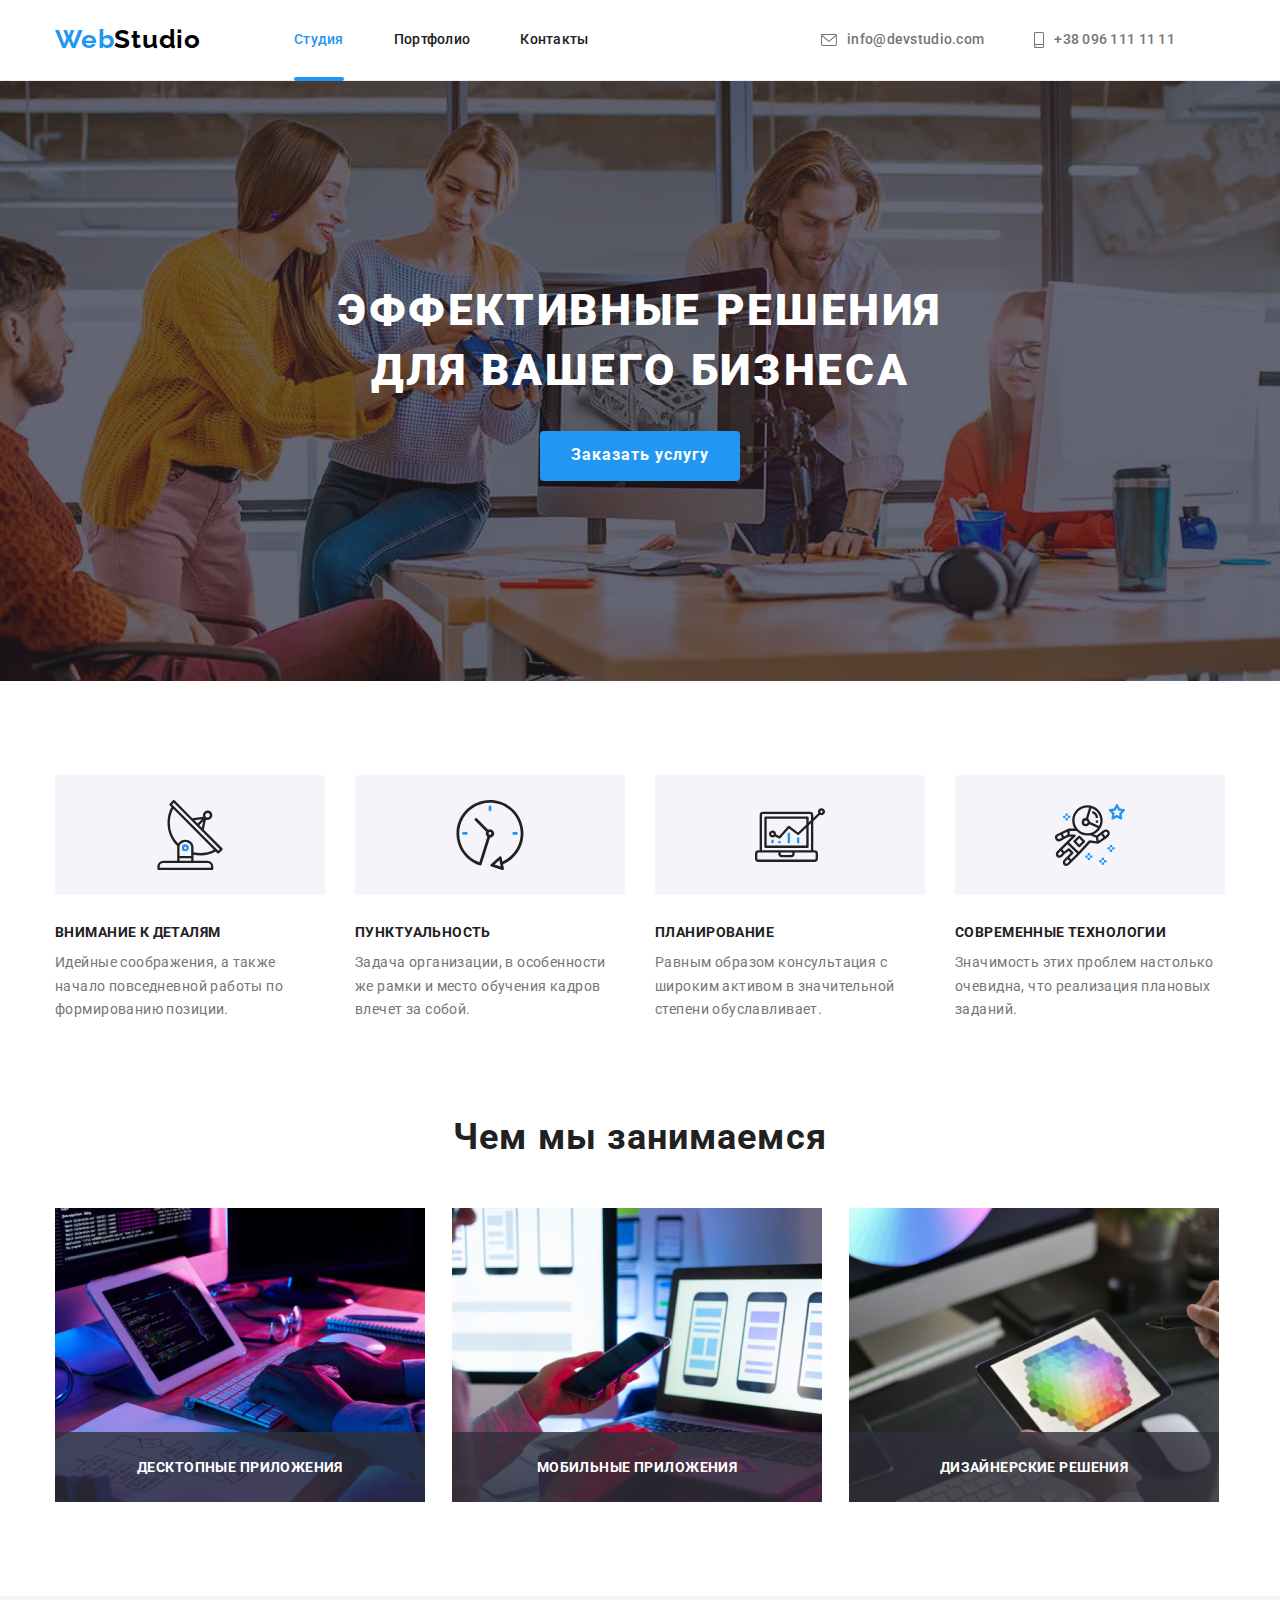
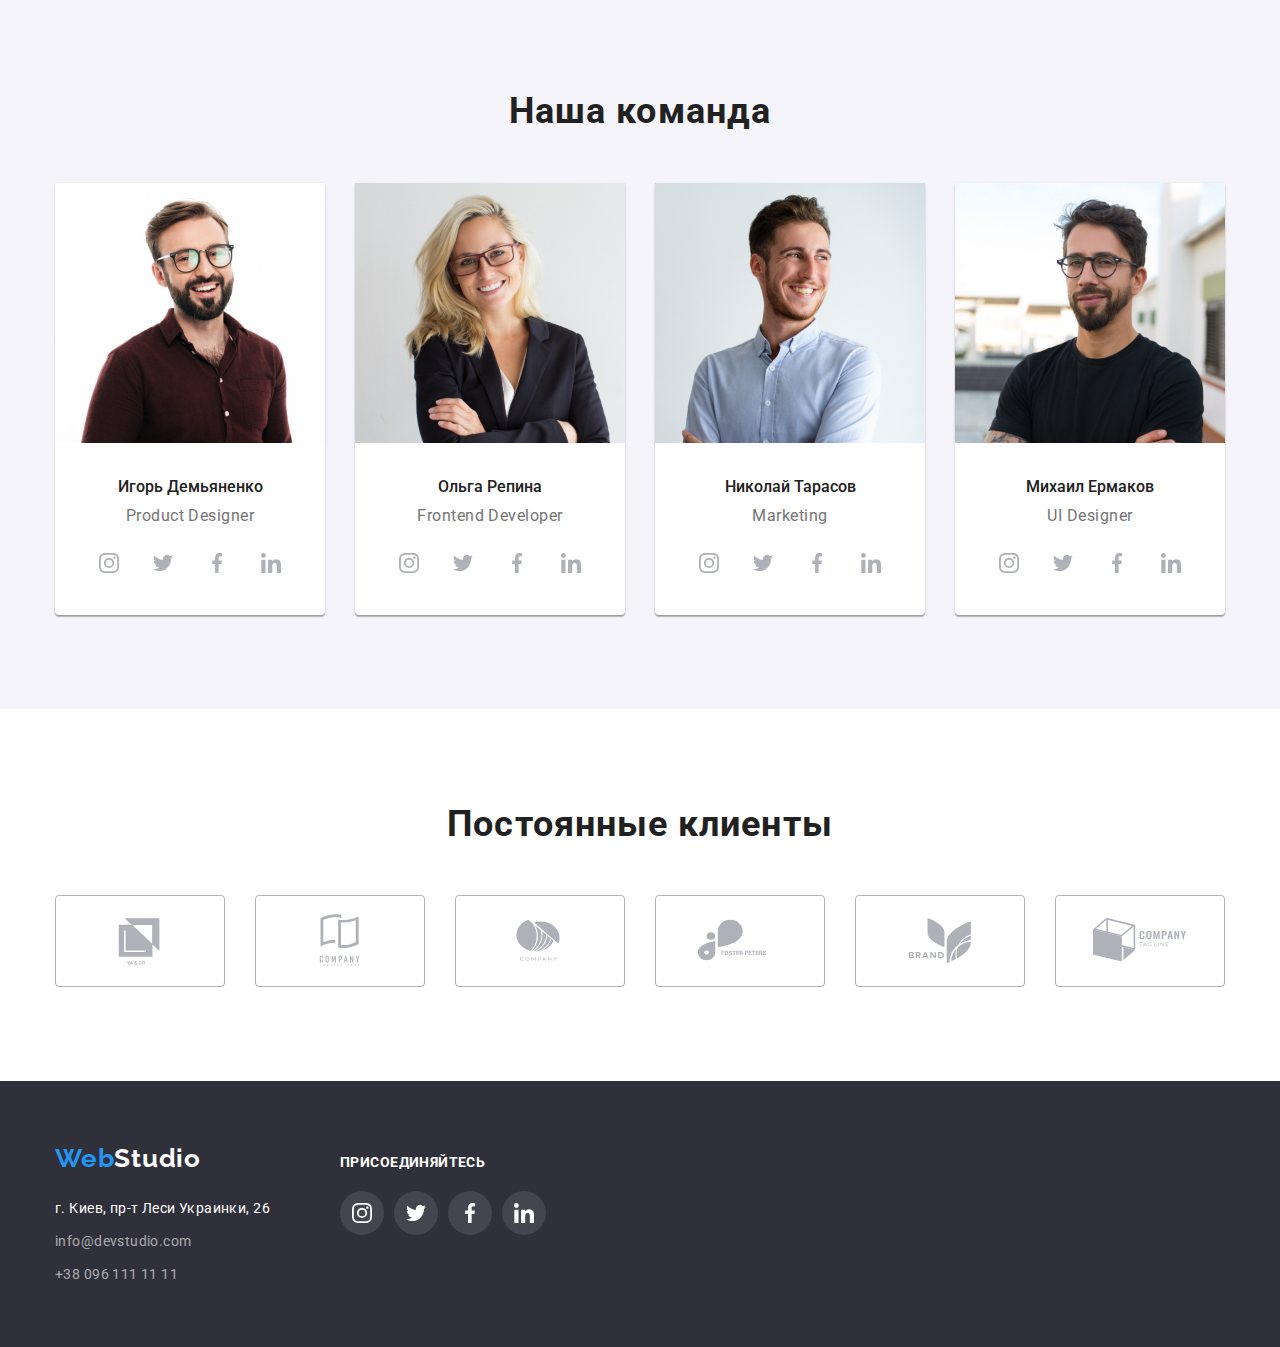
==== index.html @ 783cb9ba "Initial commit" ====
<!DOCTYPE html>
<html lang="ru">
  <head>
    <meta charset="UTF-8" />
    <meta http-equiv="X-UA-Compatible" content="IE=edge" />
    <meta name="viewport" content="width=device-width, initial-scale=1.0" />
    <title>Студия</title>
    <link rel="preconnect" href="https://fonts.googleapis.com" />
    <link rel="preconnect" href="https://fonts.gstatic.com" crossorigin />
    <link
      href="https://fonts.googleapis.com/css2?family=Raleway:wght@700&family=Roboto:wght@400;500;700;900&display=swap"
      rel="stylesheet"
    />
    <link
      rel="stylesheet"
      href="https://cdn.jsdelivr.net/npm/modern-normalize@1.1.0/modern-normalize.min.css"
    />
    <link rel="stylesheet" href="./css/styles.css" />
  </head>
  <body>
    <header class="header">
      <div class="container header-container">
        <a class="header-logo" href="./index.html"><span class="logo-first">Web</span>Studio</a>
        <nav>
          <ul class="nav-list">
            <li class="site-page-link">
              <a class="site-page current" href="./index.html">Студия</a>
            </li>
            <li class="site-page-link">
              <a class="site-page" href="./portfolio.html">Портфолио</a>
            </li>
            <li class="site-page-link"><a class="site-page" href="">Контакты</a></li>
          </ul>
        </nav>
        <ul class="contactlink-list">
          <li class="contactlink">
            <a class="header-contactlink" href="mailto:info@devstudio.com"
              ><svg class="contactlink-icon" width="16" height="12">
                <use href="./images/icons.svg#envelope"></use></svg
              >info@devstudio.com</a
            >
          </li>
          <li class="contactlink">
            <a class="header-contactlink" href="tel:+380961111111"
              ><svg class="contactlink-icon" width="10" height="16">
                <use href="./images/icons.svg#smartphone"></use></svg
              >+38 096 111 11 11</a
            >
          </li>
        </ul>
      </div>
    </header>

    <main>
      <!-- Секция Герой -->
      <section class="hero">
        <div class="container">
          <h1 class="hero-title">Эффективные решения<br />для вашего бизнеса</h1>
          <button class="hero-button" type="button" data-modal-open>Заказать услугу</button>
        </div>
      </section>

      <!-- Секция Особенности -->
      <section class="section">
        <div class="container">
          <h2 class="visually-hidden">Особенности</h2>
          <ul class="features-list">
            <li class="features-item">
              <div class="features-icon">
                <svg width="70" height="70">
                  <use href="./images/icons.svg#antenna"></use>
                </svg>
              </div>
              <h3 class="features-title">Внимание к деталям</h3>
              <p class="features-text">
                Идейные соображения, а также начало повседневной работы по формированию позиции.
              </p>
            </li>
            <li class="features-item">
              <div class="features-icon">
                <svg width="70" height="70">
                  <use href="./images/icons.svg#clock"></use>
                </svg>
              </div>
              <h3 class="features-title">Пунктуальность</h3>
              <p class="features-text">
                Задача организации, в особенности же рамки и место обучения кадров влечет за собой.
              </p>
            </li>
            <li class="features-item">
              <div class="features-icon">
                <svg width="70" height="70">
                  <use href="./images/icons.svg#diagram"></use>
                </svg>
              </div>
              <h3 class="features-title">Планирование</h3>
              <p class="features-text">
                Равным образом консультация с широким активом в значительной степени обуславливает.
              </p>
            </li>
            <li class="features-item">
              <div class="features-icon">
                <svg width="70" height="70">
                  <use href="./images/icons.svg#astronaut"></use>
                </svg>
              </div>
              <h3 class="features-title">Современные технологии</h3>
              <p class="features-text">
                Значимость этих проблем настолько очевидна, что реализация плановых заданий.
              </p>
            </li>
          </ul>
        </div>
      </section>

      <!-- Секция Специализация -->
      <section class="section specialization">
        <div class="container">
          <h2 class="activity-title">Чем мы занимаемся</h2>
          <ul class="activity-list">
            <li class="activity-item">
              <img
                class="activity-foto"
                src="./images/activity1.jpg"
                alt="фото процесса программирования"
                width="370"
                height="294"
              />
              <h3 class="activity-name">Десктопные приложения</h3>
            </li>
            <li class="activity-item">
              <img
                class="activity-foto"
                src="./images/activity2.jpg"
                alt="фото процесса выбора дизайна мобильного приложения"
                width="370"
                height="294"
              />
              <h3 class="activity-name">Мобильные приложения</h3>
            </li>
            <li class="activity-item">
              <img
                class="activity-foto"
                src="./images/activity3.jpg"
                alt="фото процесса подбора цветового оформления"
                width="370"
                height="294"
              />
              <h3 class="activity-name">Дизайнерские решения</h3>
            </li>
          </ul>
        </div>
      </section>

      <!-- Секция Команда -->
      <section class="section team-section">
        <div class="container">
          <h2 class="team-title">Наша команда</h2>
          <ul class="team-list">
            <li class="team-card">
              <img
                src="./images/product_designer.jpg"
                alt="фото Игоря Демьяненко"
                width="270"
                height="260"
              />
              <div class="team-member">
                <h3 class="team-name">Игорь Демьяненко</h3>
                <p class="team-position" lang="en">Product Designer</p>
                <ul class="socials-list">
                  <li class="social-item">
                    <a class="social-link" href="">
                      <svg class="social-icon" width="20" height="20">
                        <use href="./images/icons.svg#instagram"></use></svg
                    ></a>
                  </li>
                  <li class="social-item">
                    <a class="social-link" href="">
                      <svg class="social-icon" width="20" height="20">
                        <use href="./images/icons.svg#twitter"></use></svg
                    ></a>
                  </li>
                  <li class="social-item">
                    <a class="social-link" href="">
                      <svg class="social-icon" width="20" height="20">
                        <use href="./images/icons.svg#facebook"></use></svg
                    ></a>
                  </li>
                  <li class="social-item">
                    <a class="social-link" href="">
                      <svg class="social-icon" width="20" height="20">
                        <use href="./images/icons.svg#linkedin"></use></svg
                    ></a>
                  </li>
                </ul>
              </div>
            </li>
            <li class="team-card">
              <img src="./images/developer.jpg" alt="фото Ольги Репиной" width="270" height="260" />
              <div class="team-member">
                <h3 class="team-name">Ольга Репина</h3>
                <p class="team-position" lang="en">Frontend Developer</p>
                <ul class="socials-list">
                  <li class="social-item">
                    <a class="social-link" href="">
                      <svg class="social-icon" width="20" height="20">
                        <use href="./images/icons.svg#instagram"></use></svg
                    ></a>
                  </li>
                  <li class="social-item">
                    <a class="social-link" href="">
                      <svg class="social-icon" width="20" height="20">
                        <use href="./images/icons.svg#twitter"></use></svg
                    ></a>
                  </li>
                  <li class="social-item">
                    <a class="social-link" href="">
                      <svg class="social-icon" width="20" height="20">
                        <use href="./images/icons.svg#facebook"></use></svg
                    ></a>
                  </li>
                  <li class="social-item">
                    <a class="social-link" href="">
                      <svg class="social-icon" width="20" height="20">
                        <use href="./images/icons.svg#linkedin"></use></svg
                    ></a>
                  </li>
                </ul>
              </div>
            </li>
            <li class="team-card">
              <img
                src="./images/marketing.jpg"
                alt="фото Николая Тарасова"
                width="270"
                height="260"
              />
              <div class="team-member">
                <h3 class="team-name">Николай Тарасов</h3>
                <p class="team-position" lang="en">Marketing</p>
                <ul class="socials-list">
                  <li class="social-item">
                    <a class="social-link" href="">
                      <svg class="social-icon" width="20" height="20">
                        <use href="./images/icons.svg#instagram"></use></svg
                    ></a>
                  </li>
                  <li class="social-item">
                    <a class="social-link" href="">
                      <svg class="social-icon" width="20" height="20">
                        <use href="./images/icons.svg#twitter"></use></svg
                    ></a>
                  </li>
                  <li class="social-item">
                    <a class="social-link" href="">
                      <svg class="social-icon" width="20" height="20">
                        <use href="./images/icons.svg#facebook"></use></svg
                    ></a>
                  </li>
                  <li class="social-item">
                    <a class="social-link" href="">
                      <svg class="social-icon" width="20" height="20">
                        <use href="./images/icons.svg#linkedin"></use></svg
                    ></a>
                  </li>
                </ul>
              </div>
            </li>
            <li class="team-card">
              <img
                src="./images/ui_designer.jpg"
                alt="фото Михаила Ермакова"
                width="270"
                height="260"
              />
              <div class="team-member">
                <h3 class="team-name">Михаил Ермаков</h3>
                <p class="team-position" lang="en">UI Designer</p>
                <ul class="socials-list">
                  <li class="social-item">
                    <a class="social-link" href="">
                      <svg class="social-icon" width="20" height="20">
                        <use href="./images/icons.svg#instagram"></use></svg
                    ></a>
                  </li>
                  <li class="social-item">
                    <a class="social-link" href="">
                      <svg class="social-icon" width="20" height="20">
                        <use href="./images/icons.svg#twitter"></use></svg
                    ></a>
                  </li>
                  <li class="social-item">
                    <a class="social-link" href="">
                      <svg class="social-icon" width="20" height="20">
                        <use href="./images/icons.svg#facebook"></use></svg
                    ></a>
                  </li>
                  <li class="social-item">
                    <a class="social-link" href="">
                      <svg class="social-icon" width="20" height="20">
                        <use href="./images/icons.svg#linkedin"></use></svg
                    ></a>
                  </li>
                </ul>
              </div>
            </li>
          </ul>
        </div>
      </section>

      <!-- Секция Постоянные клиенты -->
      <section class="section">
        <div class="container">
          <h2 class="clients-title">Постоянные клиенты</h2>
          <ul class="clients-list">
            <li class="client-item">
              <a class="client-logo" href=""
                ><svg class="client-icon" width="106" height="60">
                  <use href="./images/icons.svg#logo-1"></use>
                </svg>
              </a>
            </li>
            <li class="client-item">
              <a class="client-logo" href=""
                ><svg class="client-icon" width="106" height="60">
                  <use href="./images/icons.svg#logo-2"></use>
                </svg>
              </a>
            </li>
            <li class="client-item">
              <a class="client-logo" href=""
                ><svg class="client-icon" width="106" height="60">
                  <use href="./images/icons.svg#logo-3"></use>
                </svg>
              </a>
            </li>
            <li class="client-item">
              <a class="client-logo" href=""
                ><svg class="client-icon" width="106" height="60">
                  <use href="./images/icons.svg#logo-4"></use>
                </svg>
              </a>
            </li>
            <li class="client-item">
              <a class="client-logo" href=""
                ><svg class="client-icon" width="106" height="60">
                  <use href="./images/icons.svg#logo-5"></use>
                </svg>
              </a>
            </li>
            <li class="client-item">
              <a class="client-logo" href=""
                ><svg class="client-icon" width="106" height="60">
                  <use href="./images/icons.svg#logo-6"></use>
                </svg>
              </a>
            </li>
          </ul>
        </div>
      </section>
    </main>

    <!-- Секция Футер -->
    <footer class="footer">
      <div class="container">
        <div class="footer-container">
          <div>
            <a class="footer-logo" href="./index.html"><span class="logo-first">Web</span>Studio</a>
            <address>
              <ul>
                <li class="adress-link">
                  <a
                    class="adress"
                    target="_blank"
                    rel="noreferrer noopener"
                    href="https://google.com/maps"
                    >г. Киев, пр-т Леси Украинки, 26</a
                  >
                </li>
                <li class="adress-link">
                  <a class="footer-contactlink" href="mailto:info@devstudio.com"
                    >info@devstudio.com</a
                  >
                </li>
                <li class="adress-link">
                  <a class="footer-contactlink" href="tel:+380961111111">+38 096 111 11 11</a>
                </li>
              </ul>
            </address>
          </div>
          <div class="footer-socials-section">
            <h3 class="footer-socials">присоединяйтесь</h3>
            <ul class="socials-list">
              <li class="social-item">
                <a class="social-link footer-social-link" href="">
                  <svg class="social-icon footer-social-icon" width="20" height="20">
                    <use href="./images/icons.svg#instagram"></use></svg
                ></a>
              </li>
              <li class="social-item">
                <a class="social-link footer-social-link" href="">
                  <svg class="social-icon footer-social-icon" width="20" height="20">
                    <use href="./images/icons.svg#twitter"></use></svg
                ></a>
              </li>
              <li class="social-item">
                <a class="social-link footer-social-link" href="">
                  <svg class="social-icon footer-social-icon" width="20" height="20">
                    <use href="./images/icons.svg#facebook"></use></svg
                ></a>
              </li>
              <li class="social-item">
                <a class="social-link footer-social-link" href="">
                  <svg class="social-icon footer-social-icon" width="20" height="20">
                    <use href="./images/icons.svg#linkedin"></use></svg
                ></a>
              </li>
            </ul>
          </div>
        </div>
      </div>
    </footer>

    <!-- Модальное окно -->
  </body>
  <div class="backdrop is-hidden" data-modal>
    <div class="modal-form">
      <button class="modal-button" type="button" data-modal-close>
        <svg class="modal-cross" width="11" height="11">
          <use href="./images/icons.svg#cross"></use>
        </svg>
      </button>
    </div>
  </div> 
  <script src="./js/modal.js"></script>
  </body>
</html>
---- css/styles.css ----
:root {
  --section-color: #2f303a;
  --title-color: #212121;
  --text-color: #757575;
  --active-color: #2196f3;
  --light-color: #ffffff;
  --trans: 250ms cubic-bezier(0.4, 0, 0.2, 1);
}

body {
  color: var(--title-color);
  font-family: Roboto, sans-serif;
}
h1,
h2,
h3,
p,
ul {
  margin-top: 0;
  margin-bottom: 0;
}
ul {
  list-style: none;
  padding: 0;
}
.container {
  width: 1200px;
  padding-left: 15px;
  padding-right: 15px;
  margin-left: auto;
  margin-right: auto;
}
.section {
  padding-top: 94px;
  padding-bottom: 94px;
}

/* Хедер */
.header {
  border-bottom: 1px solid #ececec;
}
.header-container {
  display: flex;
  align-items: center;
}
.header-logo {
  margin-right: 93px;
  color: #000000;
  font-family: Raleway;
  text-decoration: none;
  font-weight: 700;
  font-size: 26px;
  letter-spacing: 1.19;
  letter-spacing: 0.03em;
}
.logo-first {
  color: var(--active-color);
}
.nav-list {
  display: flex;
  margin: 0;
}
.site-page-link {
  margin-right: 50px;
}
.site-page-link:last-child {
  margin-right: 0;
}
.site-page {
  display: block;
  padding-top: 32px;
  padding-bottom: 32px;
  color: var(--title-color);
  text-decoration: none;
  font-weight: 500;
  font-size: 14px;
  line-height: 1.14;
  letter-spacing: 0.02em;
  transition: color var(--trans);
}
.site-page:hover,
.site-page:focus {
  color: var(--active-color);
}
.site-page.current {
  color: var(--active-color);
  position: relative;
}
.site-page.current::after {
  content: '';
  position: absolute;
  bottom: -1px;
  left: 0;
  width: 100%;
  height: 4px;
  border-radius: 2px;
  background-color: var(--active-color);
}
.contactlink-list {
  display: flex;
  margin-left: auto;
}
.contactlink {
  margin-right: 50px;
}
.header-contactlink {
  display: flex;
  align-items: center;
  color: var(--text-color);
  fill: var(--text-color);
  text-decoration: none;
  font-weight: 500;
  font-size: 14px;
  line-height: 1.14;
  letter-spacing: 0.02em;
  transition: color var(--trans), fill var(--trans);
}
.header-contactlink:hover,
.header-contactlink:focus {
  color: var(--active-color);
  fill: var(--active-color);
}
.header-contactlink:last-child {
  margin-right: 0px;
}
.contactlink-icon {
  margin-right: 10px;
}

/* Герой */
.hero {
  max-width: 1600px;
  margin-left: auto;
  margin-right: auto;
  padding-top: 200px;
  padding-bottom: 200px;
  background-image: linear-gradient(to right, rgba(47, 48, 58, 0.4), rgba(47, 48, 58, 0.4)),
    url('../images/hero.jpg');
  background-position: center;
  background-size: cover;
  background-repeat: no-repeat;
}
.hero-title {
  color: var(--light-color);
  text-transform: uppercase;
  text-align: center;
  font-weight: 900;
  font-size: 44px;
  line-height: 1.36;
  letter-spacing: 0.06em;
}
.hero-button {
  display: block;
  margin-right: auto;
  margin-left: auto;
  margin-top: 30px;
  width: 200px;
  height: 50px;
  border-radius: 4px;
  border-color: transparent;

  background-color: var(--active-color);
  color: var(--light-color);
  font-family: inherit;
  font-weight: 700;
  font-size: 16px;
  letter-spacing: 0.06em;
  cursor: pointer;
  transition: background-color var(--trans);
}
.hero-button:hover,
.hero-button:focus {
  background-color: #188ce8;
}

/* Особенности */
.visually-hidden {
  position: absolute;
  white-space: nowrap;
  width: 1px;
  height: 1px;
  overflow: hidden;
  border: 0;
  padding: 0;
  clip: rect(0 0 0 0);
  clip-path: inset(50%);
  margin: -1px;
}
.features-list {
  display: flex;
}
.features-item {
  display: block;
  margin-right: 30px;
}
.features-item:last-child {
  margin-right: 0;
}
.features-icon {
  display: flex;
  justify-content: center;
  align-items: center;
  width: 270px;
  height: 120px;
  background-color: #f5f4fa;
  border-radius: 4px;
}
.features-title {
  margin-top: 30px;
  margin-bottom: 10px;
  text-transform: uppercase;
  font-weight: 700;
  font-size: 14px;
  line-height: 1.14;
  letter-spacing: 0.03em;
}
.features-text {
  color: var(--text-color);
  font-size: 14px;
  line-height: 1.71;
  letter-spacing: 0.03em;
}

/* Специализация и Команда*/
.specialization {
  padding-top: 0;
}
.activity-title,
.team-title,
.clients-title {
  text-align: center;
  font-weight: 700;
  font-size: 36px;
  line-height: 1.17;
  letter-spacing: 0.03em;
}
.activity-title {
  margin-bottom: 50px;
}
.activity-list {
  display: flex;
}
.activity-item {
  position: relative;
}
.activity-item:not(:last-child) {
  margin-right: 27px;
}
.activity-foto {
  display: block;
  max-width: 100%;
  height: auto;
}
.activity-name {
  position: absolute;
  bottom: 0;
  right: 0;
  display: flex;
  justify-content: center;
  align-items: center;
  width: 370px;
  height: 70px;
  background-color: rgba(47, 48, 58, 0.8);
  font-weight: 700;
  font-size: 14px;
  line-height: 1, 14;
  letter-spacing: 0.03em;
  text-transform: uppercase;
  color: #ffffff;
}

.team-section {
  background-color: #f5f4fa;
}
.team-title {
  margin-bottom: 50px;
}
.team-list {
  display: flex;
  margin: 0;
}
.team-card {
  width: calc((100% - 90px) / 4);
  margin-right: 30px;
  background-color: #ffffff;
  box-shadow: 0px 1px 3px rgba(0, 0, 0, 0.12), 0px 1px 1px rgba(0, 0, 0, 0.14),
    0px 2px 1px rgba(0, 0, 0, 0.2);
  border-radius: 0px 0px 4px 4px;
}
.team-card:last-child {
  margin-right: 0;
}
.team-member {
  padding-top: 30px;
  padding-bottom: 30px;
  text-align: center;
}
.team-name {
  margin-bottom: 10px;
  font-weight: 500;
  font-size: 16px;
  line-height: 1.19;
  letter-spacing: 0.03e;
}
.team-position {
  margin-bottom: 16px;
  color: var(--text-color);
  font-size: 16px;
  line-height: 1.19;
  letter-spacing: 0.03em;
}
.socials-list {
  display: flex;
  align-items: center;
  justify-content: center;
}
.social-item:not(:last-child) {
  margin-right: 10px;
}
.social-link {
  display: flex;
  justify-content: center;
  align-items: center;
  width: 44px;
  height: 44px;
  background-color: #ffffff;
  border-radius: 50%;
  transition: background-color var(--trans);
}
.social-link:hover,
.social-link:focus {
  background-color: var(--active-color);
}
.social-icon {
  fill: #afb1b8;
  transition: fill var(--trans);
}
.social-link:hover .social-icon,
.social-link:focus .social-icon {
  fill: #ffffff;
}

/* Постоянные клиенты */
.clients-title {
  margin-bottom: 50px;
}
.clients-list {
  display: flex;
  align-items: center;
  justify-content: center;
}
.client-item:not(:last-child) {
  margin-right: 30px;
}
.client-logo {
  display: flex;
  justify-content: center;
  align-items: center;
  width: 170px;
  height: 92px;
  border: 1px solid #afb1b8;
  border-radius: 4px;
  transition: border-color var(--trans);
}
.client-logo:hover,
.client-logo:focus {
  border-color: var(--active-color);
}
.client-icon {
  fill: #afb1b8;
  transition: fill var(--trans);
}
.client-logo:hover .client-icon,
.client-logo:focus .client-icon {
  fill: var(--active-color);
}

/* Футер */
.footer {
  padding-top: 60px;
  padding-bottom: 60px;
  background-color: var(--section-color);
}
.footer-container {
  display: flex;
  align-items: baseline;
}
.footer-logo {
  display: block;
  margin-bottom: 20px;
  color: var(--light-color);
  font-family: Raleway;
  text-decoration: none;
  font-weight: bold;
  font-size: 26px;
  line-height: 1.38;
  letter-spacing: 0.03em;
}
.adress-link:not(:last-child) {
  margin-bottom: 9px;
}
.adress {
  color: var(--light-color);
  text-decoration: none;
  font-style: normal;
  font-size: 14px;
  line-height: 1.71;
  letter-spacing: 0.03em;
  transition: color var(--trans);
}
.footer-contactlink {
  display: block;
  color: rgba(255, 255, 255, 0.6);
  text-decoration: none;
  font-style: normal;
  font-size: 14px;
  line-height: 1.71;
  letter-spacing: 0.03em;
  transition: color var(--trans);
}
.adress:hover,
.adress:focus,
.footer-contactlink:hover,
.footer-contactlink:focus {
  color: var(--active-color);
}
.footer-socials-section {
  margin-left: 70px;
}
.footer-socials {
  margin-bottom: 20px;
  font-weight: 700;
  font-size: 14px;
  line-height: 1.14;
  letter-spacing: 0.03em;
  text-transform: uppercase;
  color: #ffffff;
}
.footer-social-link {
  background-color: rgba(255, 255, 255, 0.1);
}
.footer-social-icon {
  fill: #ffffff;
}

/* Портфолио */
.visually-hidden {
  position: absolute;
  white-space: nowrap;
  width: 1px;
  height: 1px;
  overflow: hidden;
  border: 0;
  padding: 0;
  clip: rect(0 0 0 0);
  clip-path: inset(50%);
  margin: -1px;
}
.filter-list {
  display: flex;
  justify-content: center;
  margin-bottom: 50px;
}
.filter-button {
  display: block;
  padding-top: 6px;
  padding-bottom: 6px;
  padding-left: 22px;
  padding-right: 22px;
  border-radius: 4px;
  border-color: transparent;

  background-color: #f5f4fa;
  color: var(--title-color);
  font-family: inherit;
  font-weight: 500;
  font-size: 16px;
  line-height: 1.62;
  letter-spacing: 0.03em;
  text-align: center;
  cursor: pointer;
  transition: background-color var(--trans), color var(--trans), box-shadow var(--trans);
}
.filter-item:not(:last-child) {
  margin-right: 8px;
}
.filter-button:hover,
.filter-button:focus {
  background-color: var(--active-color);
  color: var(--light-color);
  box-shadow: 0px 1px 2px rgba(0, 0, 0, 0.08), 0px 2px 2px rgba(0, 0, 0, 0.12);
}

.project-list {
  display: flex;
  flex-wrap: wrap;
}
.project-item {
  width: calc((100% - 60px) / 3);
  margin-right: 30px;
  margin-bottom: 30px;
}
.project-item:nth-child(3n) {
  margin-right: 0;
}
.project-item:nth-last-child(-n + 3) {
  margin-bottom: 0;
}
.project-card {
  display: block;
  text-decoration: none;
  transition: box-shadow var(--trans);
}
.project-thumb {
  position: relative;
  overflow: hidden;
}
.overlay {
  position: absolute;
  top: 0;
  left: 0;
  width: 100%;
  height: 100%;
  padding: 63px 24px;
  background-color: var(--active-color);
  transform: translatey(100%);
  transition: transform var(--trans);
}
.overlay-text {
  font-weight: 400;
  font-size: 18px;
  line-height: 1.56;
  letter-spacing: 0.03em;
  color: #ffffff;
}
.project-card:hover,
.project-card:focus {
  box-shadow: 0px 1px 1px rgba(0, 0, 0, 0.12), 0px 4px 4px rgba(0, 0, 0, 0.06),
    1px 4px 6px rgba(0, 0, 0, 0.16);
}
.project-card:hover .overlay,
.project-card:focus .overlay {
  transform: translatey(0);
}

.project-name {
  padding-top: 20px;
  padding-bottom: 20px;
  padding-right: 24px;
  padding-left: 24px;
  border-bottom: 1px solid #eeeeee;
  border-right: 1px solid #eeeeee;
  border-left: 1px solid #eeeeee;
}
.project-title {
  color: var(--title-color);
  margin-bottom: 4px;
  font-weight: 700;
  font-size: 18px;
  line-height: 2;
  letter-spacing: 0.06em;
}
.project-type {
  color: var(--text-color);
  font-size: 16px;
  line-height: 1.88;
  letter-spacing: 0.03em;
}

/* Модальное окно */
.backdrop {
  position: fixed;
  width: 100vw;
  height: 100vh;
  top: 0;
  left: 50%;
  transform: translateX(-50%);
  background-color: rgba(0, 0, 0, 0.2);
  visibility: visible;
  opacity: 1;
  pointer-events: initial;
  transition: opacity var(--trans), visibility var(--trans);
}
.backdrop.is-hidden {
  opacity: 0;
  visibility: hidden;
  pointer-events: none;
}
.modal-form {
  position: absolute;
  top: 50%;
  left: 50%;
  transform: translate(-50%, -50%);
  width: 528px;
  height: 581px;
  box-shadow: 0px 1px 3px rgba(0, 0, 0, 0.12), 0px 1px 1px rgba(0, 0, 0, 0.14),
    0px 2px 1px rgba(0, 0, 0, 0.2);
  border-radius: 4px;
  background-color: #ffffff;
  opacity: 1;
  scale: 1;
  transition: opacity var(--trans), scale var(--trans);
}
.backdrop.is-hidden .modal-form {
  opacity: 0;
  scale: 0;
}
.modal-button {
  position: absolute;
  top: 8px;
  right: 8px;
  display: flex;
  justify-content: center;
  align-items: center;
  width: 30px;
  height: 30px;
  background-color: #ffffff;
  border-radius: 50%;
  border: 1px solid rgba(0, 0, 0, 0.1);
  cursor: pointer;
}
.modal-cross {
  fill: #000000;
}
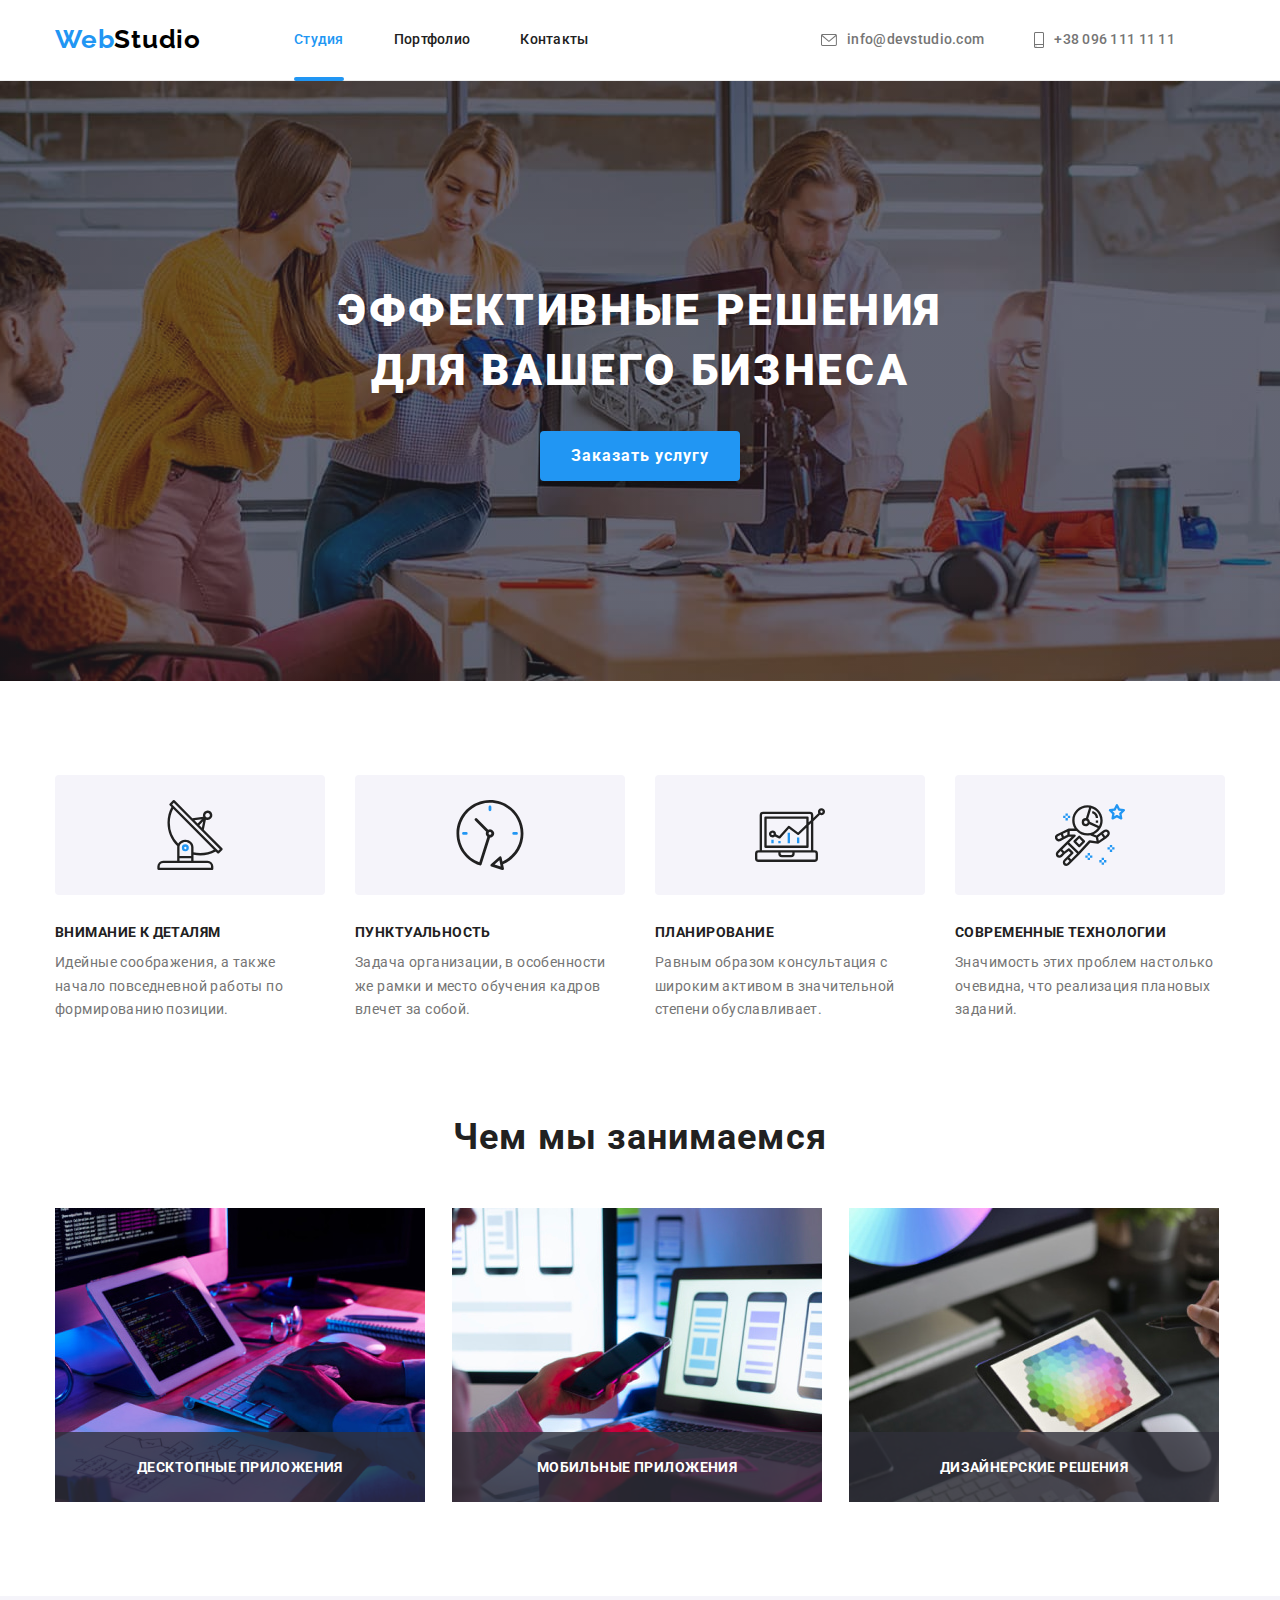
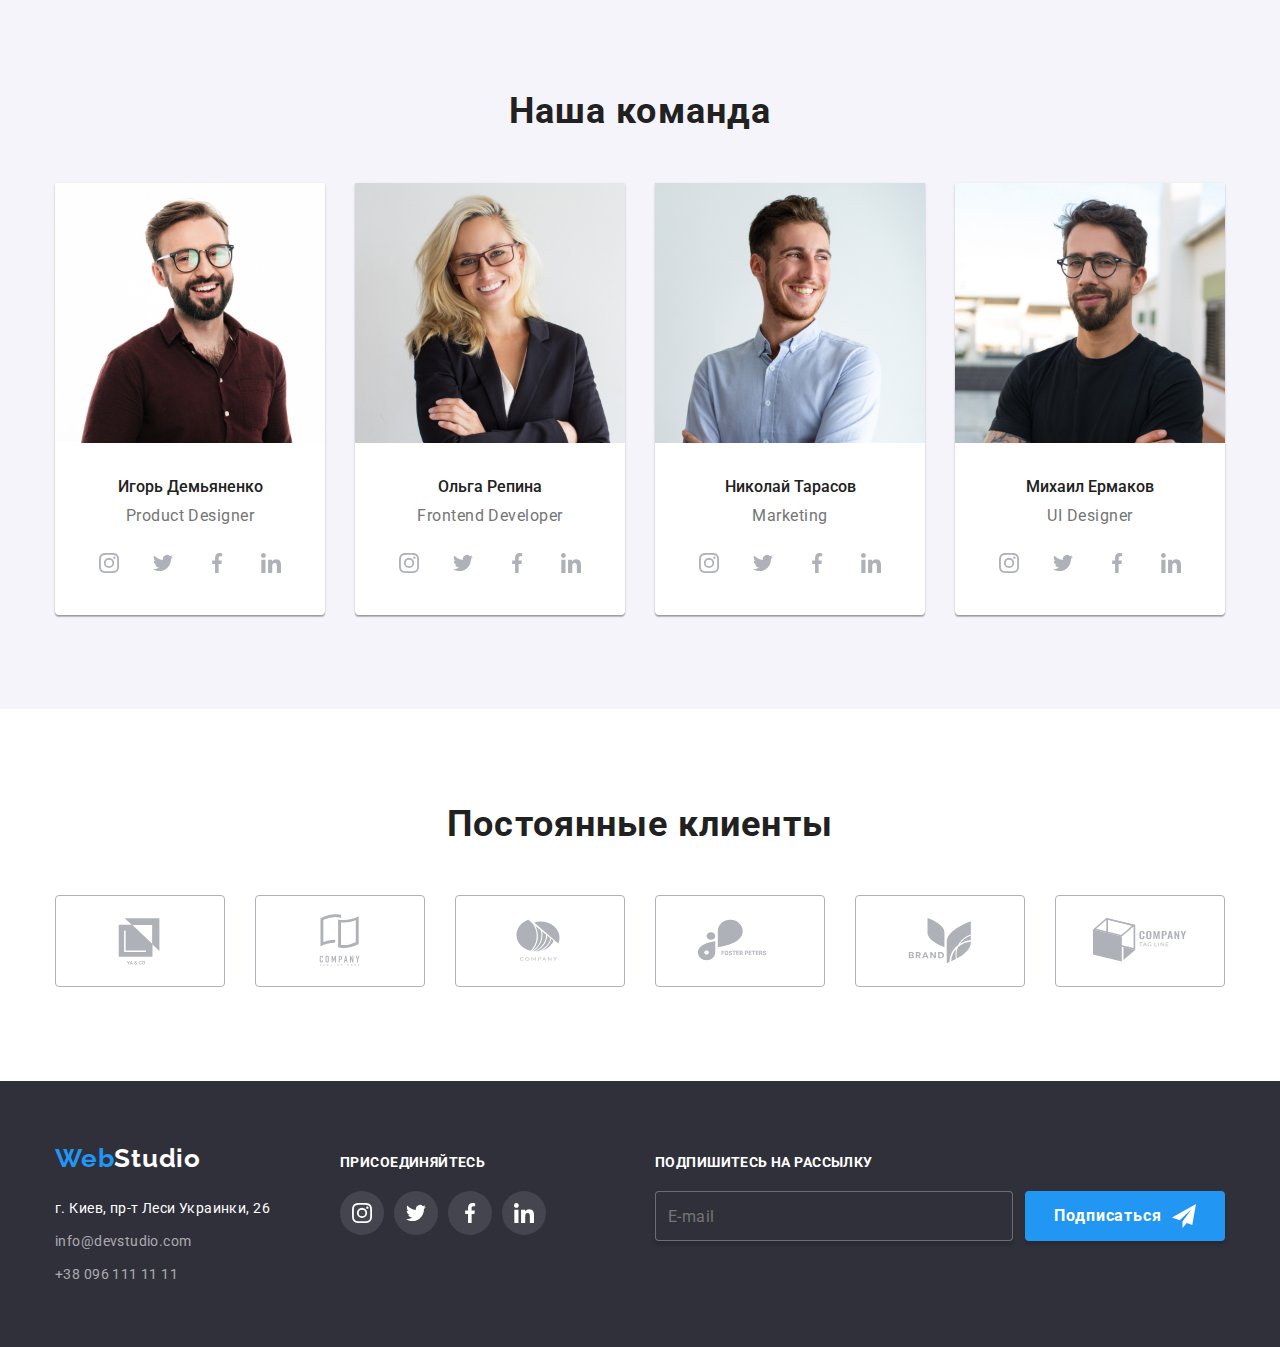
==== commit 2ccb5875: "Створює форму і оформлює її елементи" ====
--- a/index.html
+++ b/index.html
@@ -417,21 +417,87 @@
               </li>
             </ul>
           </div>
+          <div class="subscription-section">
+            <h3 class="subscription-tytle">Подпишитесь на рассылку</h3>
+            <form>
+              <label class="visually-hidden">Email</label>
+              <div class="subscription-content" role="group">
+                <input class="subscription-input" type="email" name="email" placeholder="E-mail" />
+                <button class="subscription-button" type="submit">
+                  <span class="subscription-name">Подписаться</span>
+                  <svg class="subscription-icon" width="24" height="24">
+                    <use href="./images/icons.svg#send"></use>
+                  </svg>
+                </button>
+              </div>
+            </form>
+          </div>
         </div>
       </div>
     </footer>
 
     <!-- Модальное окно -->
+    <div class="backdrop is-hidden" data-modal>
+      <div class="modal-form">
+        <button class="modal-button" type="button" data-modal-close>
+          <svg class="modal-cross" width="11" height="11">
+            <use href="./images/icons.svg#cross"></use>
+          </svg>
+        </button>
+        <h1 class="contacts-tytle">Оставьте свои данные, мы вам перезвоним</h1>
+        <form action="">
+          <label class="form-label"
+            >Имя
+            <div class="form-wrap">
+              <svg class="form-icon" width="18" height="18">
+                <use href="./images/icons.svg#person"></use></svg
+              ><input class="form-input" type="text" name="name" required />
+            </div>
+          </label>
+          <label class="form-label"
+            >Телефон
+            <div class="form-wrap">
+              <svg class="form-icon" width="18" height="18">
+                <use href="./images/icons.svg#phone"></use>
+              </svg>
+              <input class="form-input" type="tel" name="phone-number" required />
+            </div>
+          </label>
+          <label class="form-label"
+            >Почта
+            <div class="form-wrap">
+              <svg class="form-icon" width="18" height="18">
+                <use href="./images/icons.svg#email"></use>
+              </svg>
+              <input class="form-input" type="email" name="email" />
+            </div>
+          </label>
+          <label class="form-label"
+            >Комментарий
+            <textarea
+              class="form-field"
+              name="message"
+              rows="6"
+              placeholder="Введите текст"
+            ></textarea>
+          </label>
+          <label class="form-agreement">
+            <input
+              class="form-agreement-checkbox visually-hidden"
+              type="checkbox"
+              name="agreement"
+            />
+            <span class="form-agreement-icon"
+              ><svg class="form-agreement-checked" width="13" height="10">
+                <use href="./images/icons.svg#checked"></use></svg
+            ></span>
+            <span class="form-agreement-text">Соглашаюсь с рассылкой и принимаю</span>
+            <a class="form-agreement-link" href="">Условия договора</a>
+          </label>
+          <button class="form-button" type="submit">Отправить</button>
+        </form>
+      </div>
+    </div>
+    <script src="./js/modal.js"></script>
   </body>
-  <div class="backdrop is-hidden" data-modal>
-    <div class="modal-form">
-      <button class="modal-button" type="button" data-modal-close>
-        <svg class="modal-cross" width="11" height="11">
-          <use href="./images/icons.svg#cross"></use>
-        </svg>
-      </button>
-    </div>
-  </div> 
-  <script src="./js/modal.js"></script>
-  </body>
-</html>+</html>
--- a/css/styles.css
+++ b/css/styles.css
@@ -149,7 +149,8 @@
   line-height: 1.36;
   letter-spacing: 0.06em;
 }
-.hero-button {
+.hero-button,
+.form-button {
   display: block;
   margin-right: auto;
   margin-left: auto;
@@ -158,18 +159,21 @@
   height: 50px;
   border-radius: 4px;
   border-color: transparent;
-
+  box-shadow: 0px 4px 4px rgba(0, 0, 0, 0.15);
   background-color: var(--active-color);
   color: var(--light-color);
   font-family: inherit;
   font-weight: 700;
   font-size: 16px;
+  line-height: 1.88;
   letter-spacing: 0.06em;
   cursor: pointer;
   transition: background-color var(--trans);
 }
 .hero-button:hover,
-.hero-button:focus {
+.hero-button:focus,
+.form-button:hover,
+.form-button:focus {
   background-color: #188ce8;
 }
 
@@ -263,10 +267,10 @@
   background-color: rgba(47, 48, 58, 0.8);
   font-weight: 700;
   font-size: 14px;
-  line-height: 1, 14;
+  line-height: 1.14;
   letter-spacing: 0.03em;
   text-transform: uppercase;
-  color: #ffffff;
+  color: var(--light-color);
 }
 
 .team-section {
@@ -282,7 +286,7 @@
 .team-card {
   width: calc((100% - 90px) / 4);
   margin-right: 30px;
-  background-color: #ffffff;
+  background-color: var(--light-color);
   box-shadow: 0px 1px 3px rgba(0, 0, 0, 0.12), 0px 1px 1px rgba(0, 0, 0, 0.14),
     0px 2px 1px rgba(0, 0, 0, 0.2);
   border-radius: 0px 0px 4px 4px;
@@ -323,7 +327,7 @@
   align-items: center;
   width: 44px;
   height: 44px;
-  background-color: #ffffff;
+  background-color: var(--light-color);
   border-radius: 50%;
   transition: background-color var(--trans);
 }
@@ -337,7 +341,7 @@
 }
 .social-link:hover .social-icon,
 .social-link:focus .social-icon {
-  fill: #ffffff;
+  fill: var(--light-color);
 }
 
 /* Постоянные клиенты */
@@ -427,20 +431,68 @@
 .footer-socials-section {
   margin-left: 70px;
 }
-.footer-socials {
+.footer-socials,
+.subscription-tytle {
   margin-bottom: 20px;
   font-weight: 700;
   font-size: 14px;
   line-height: 1.14;
   letter-spacing: 0.03em;
   text-transform: uppercase;
-  color: #ffffff;
+  color: var(--light-color);
 }
 .footer-social-link {
   background-color: rgba(255, 255, 255, 0.1);
 }
 .footer-social-icon {
-  fill: #ffffff;
+  fill: var(--light-color);
+}
+.subscription-section {
+  margin-left: auto;
+}
+.subscription-content {
+  display: flex;
+  align-items: center;
+  justify-content: center;
+}
+.subscription-input {
+  margin-right: 12px;
+  width: 358px;
+  height: 50px;
+  padding-left: 12px;
+  background-color: var(--section-color);
+  border: 1px solid rgba(255, 255, 255, 0.3);
+  border-radius: 4px;
+  box-shadow: 0px 4px 4px rgba(0, 0, 0, 0.15);
+
+  font-weight: 400;
+  font-size: 16px;
+  line-height: 1.25;
+  letter-spacing: 0.03em;
+  color: rgba(255, 255, 255, 0.6);
+}
+.subscription-button {
+  display: flex;
+  align-items: center;
+  justify-content: center;
+  width: 200px;
+  height: 50px;
+  border-radius: 4px;
+  border-color: transparent;
+  background-color: var(--active-color);
+  box-shadow: 0px 4px 4px rgba(0, 0, 0, 0.15);
+}
+.subscription-name {
+  font-family: inherit;
+  font-weight: 700;
+  font-size: 16px;
+  line-height: 1.88;
+  letter-spacing: 0.06em;
+  color: var(--light-color);
+}
+.subscription-icon {
+  margin-left: 10px;
+  fill: var(--light-color);
 }
 
 /* Портфолио */
@@ -515,6 +567,11 @@
   position: relative;
   overflow: hidden;
 }
+.project-foto {
+  display: block;
+  max-width: 100%;
+  height: auto;
+}
 .overlay {
   position: absolute;
   top: 0;
@@ -531,7 +588,7 @@
   font-size: 18px;
   line-height: 1.56;
   letter-spacing: 0.03em;
-  color: #ffffff;
+  color: var(--light-color);
 }
 .project-card:hover,
 .project-card:focus {
@@ -593,10 +650,11 @@
   transform: translate(-50%, -50%);
   width: 528px;
   height: 581px;
+  padding: 40px;
   box-shadow: 0px 1px 3px rgba(0, 0, 0, 0.12), 0px 1px 1px rgba(0, 0, 0, 0.14),
     0px 2px 1px rgba(0, 0, 0, 0.2);
   border-radius: 4px;
-  background-color: #ffffff;
+  background-color: var(--light-color);
   opacity: 1;
   scale: 1;
   transition: opacity var(--trans), scale var(--trans);
@@ -614,11 +672,114 @@
   align-items: center;
   width: 30px;
   height: 30px;
-  background-color: #ffffff;
+  background-color: var(--light-color);
   border-radius: 50%;
   border: 1px solid rgba(0, 0, 0, 0.1);
   cursor: pointer;
 }
 .modal-cross {
   fill: #000000;
-}
+  transition: fill var(--trans);
+}
+.modal-button:hover .modal-cross,
+.modal-button:focus .modal-cross {
+  fill: var(--active-color);
+}
+.contacts-tytle {
+  margin-bottom: 12px;
+  font-weight: 700;
+  font-size: 20px;
+  line-height: 1.15;
+  letter-spacing: 0.03em;
+  text-align: center;
+  color: var(--title-color);
+}
+.form-label {
+  margin-bottom: 4px;
+  font-weight: 400;
+  font-size: 12px;
+  line-height: 1.17;
+  letter-spacing: 0.01em;
+  color: var(--text-color);
+}
+.form-wrap {
+  position: relative;
+  margin-bottom: 10px;
+}
+.form-icon {
+  position: absolute;
+  top: 11px;
+  left: 12px;
+  fill: var(--title-color);
+  transition: fill var(--trans);
+}
+.form-input {
+  display: block;
+  width: 448px;
+  height: 40px;
+  padding-left: 30px;
+  border: 1px solid rgba(33, 33, 33, 0.2);
+  border-radius: 4px;
+  transition: border-color var(--trans);
+}
+.form-field {
+  display: block;
+  margin-bottom: 20px;
+  width: 448px;
+  height: 120px;
+  padding: 12px 16px;
+  border: 1px solid rgba(33, 33, 33, 0.2);
+  border-radius: 4px;
+  transition: border-color var(--trans);
+
+  font-weight: 400;
+  font-size: 14px;
+  line-height: 1.14;
+  letter-spacing: 0.01em;
+  color: rgba(117, 117, 117, 0.5);
+}
+.form-wrap:hover .form-icon,
+.form-wrap:focus .form-icon {
+  fill: var(--active-color);
+}
+.form-wrap:hover .form-input,
+.form-wrap:focus .form-input,
+.form-field:hover,
+.form-field:focus {
+  border-color: var(--active-color);
+}
+.form-agreement {
+  display: flex;
+  align-items: center;
+  justify-content: center;
+}
+.form-agreement-icon {
+  position: relative;
+  display: block;
+  width: 16px;
+  height: 15px;
+  border: 2px solid var(--title-color);
+  border-radius: 4px;
+}
+.form-agreement-checked {
+  position: absolute;
+}
+.form-agreement-checkbox:checked + .form-agreement-icon {
+  border-color: var(--active-color);
+  background-color: var(--active-color);
+}
+.form-agreement-text {
+  margin-left: 7px;
+}
+.form-agreement-text,
+.form-agreement-link {
+  font-weight: 400;
+  font-size: 14px;
+  line-height: 1.71;
+  letter-spacing: 0.03em;
+  color: var(--text-color);
+}
+.form-agreement-link {display: block;
+  margin-left: 5px;
+  color: var(--active-color);
+}
